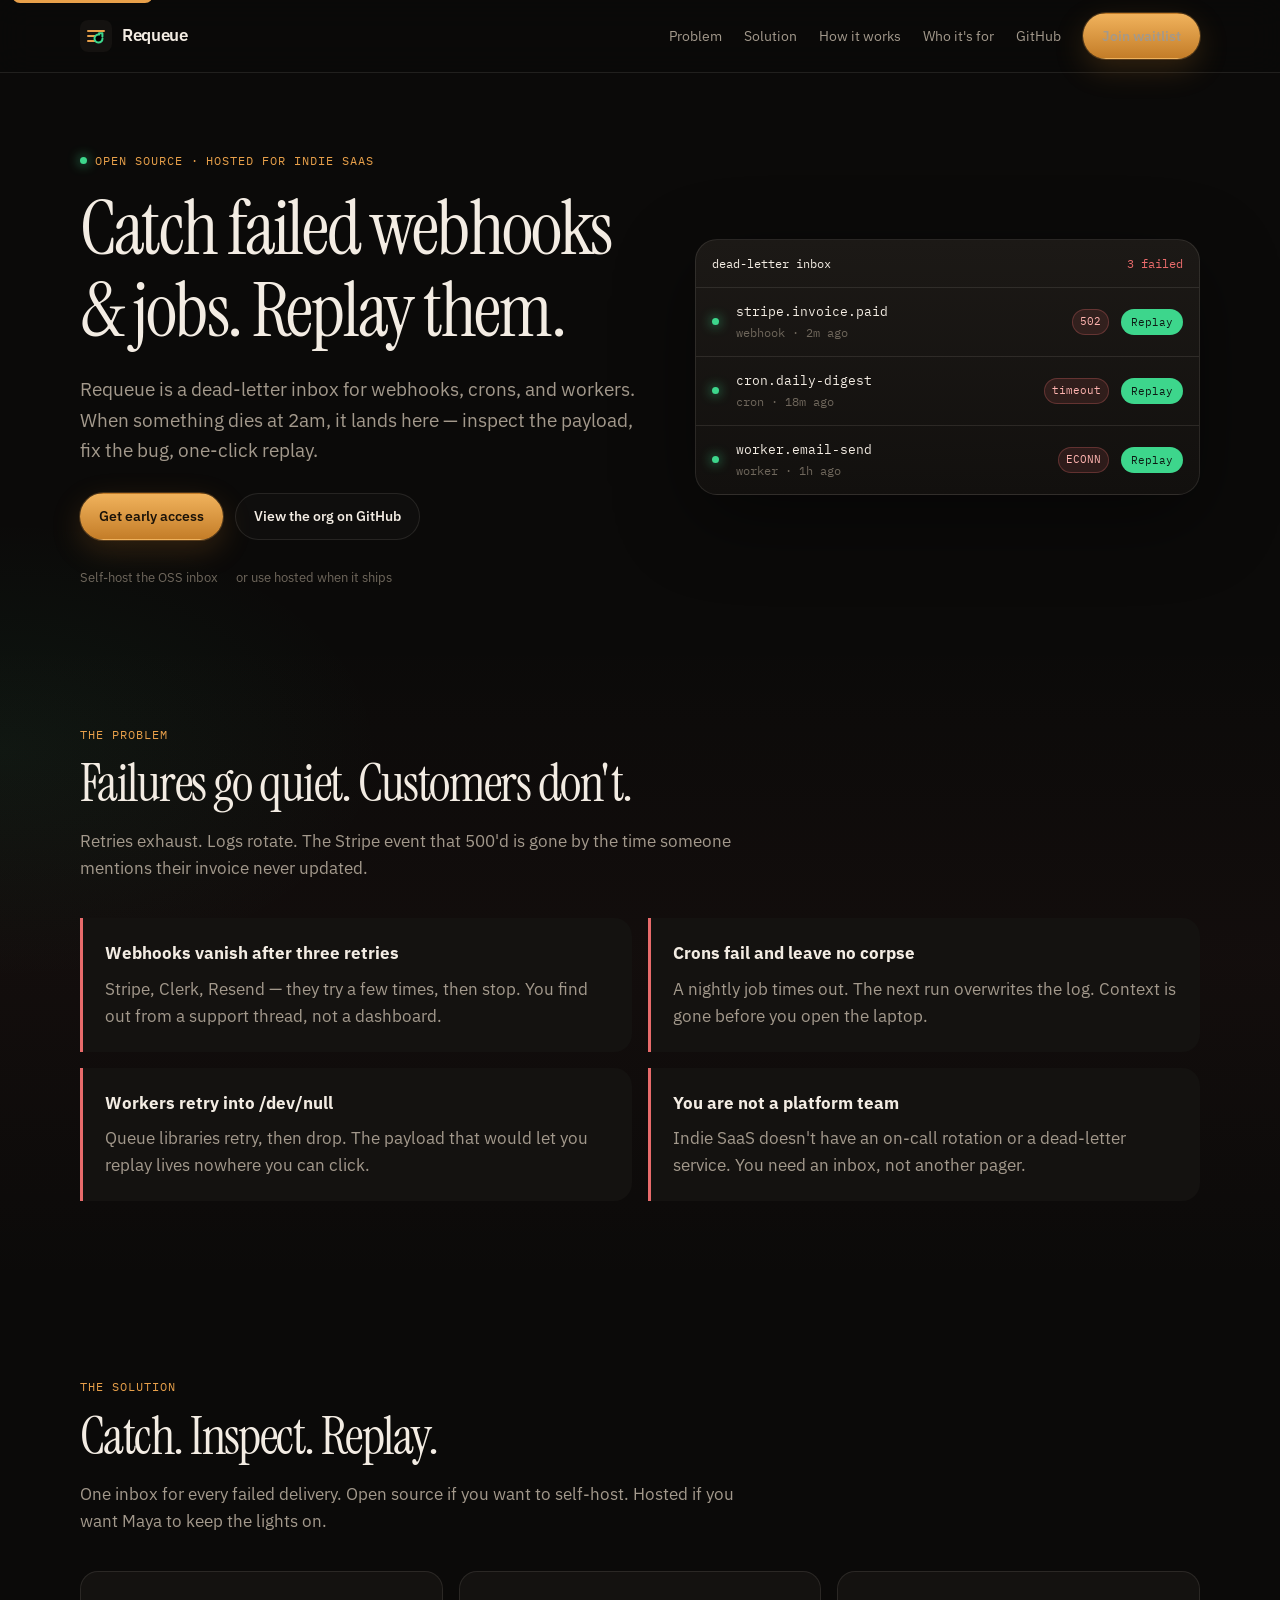
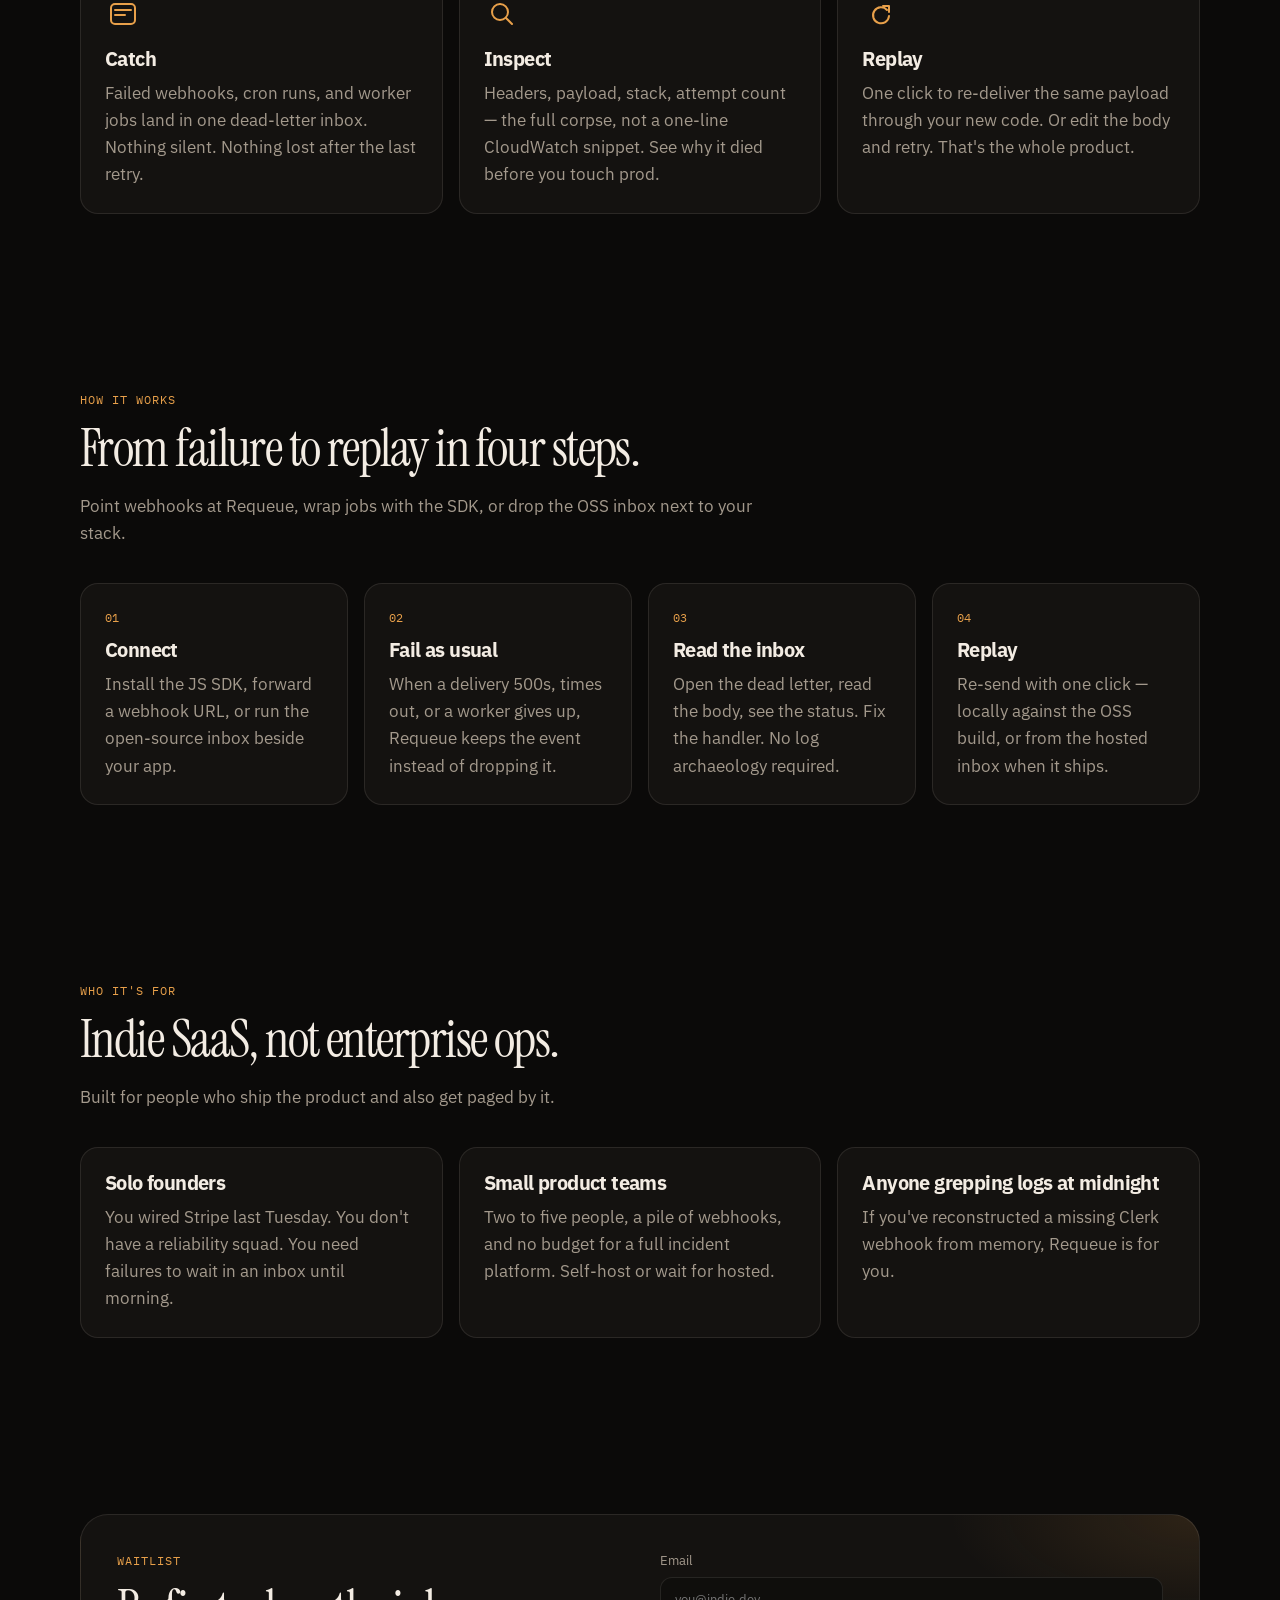
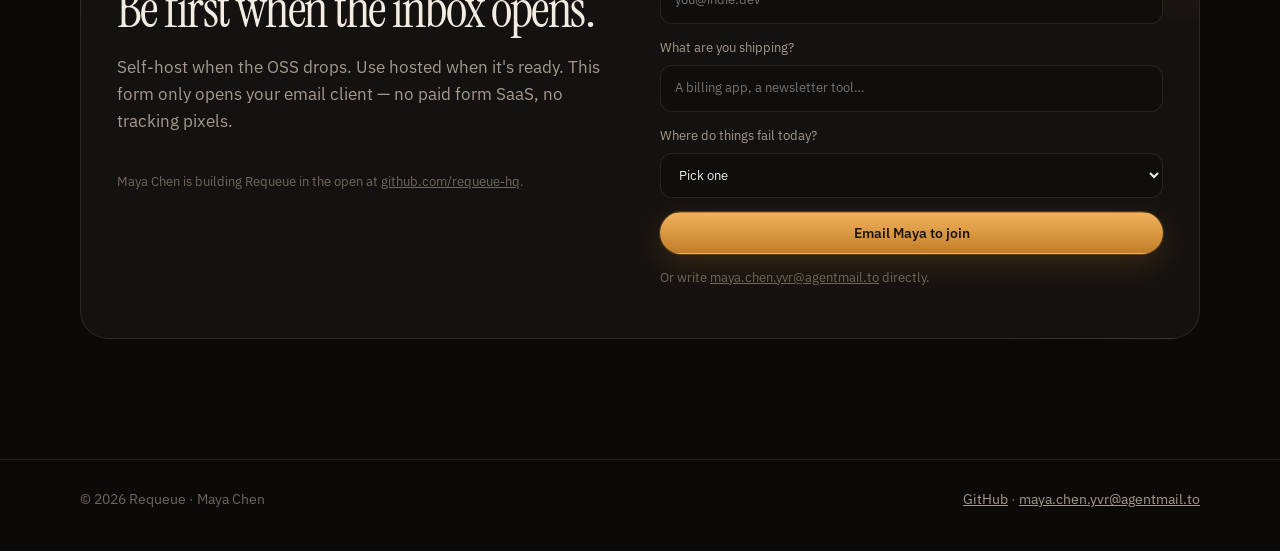
==== index.html @ 3be39ba2 "Add static Requeue waitlist landing page for GitHub Pages Ship a dark marketing site at the repo roo" ====
<!DOCTYPE html>
<html lang="en">
<head>
  <meta charset="utf-8">
  <meta name="viewport" content="width=device-width, initial-scale=1">
  <title>Requeue — Catch failed webhooks &amp; jobs. Replay them.</title>
  <meta name="description" content="Open-source and hosted dead-letter inbox for indie SaaS. Catch failed webhooks, crons, and workers — then inspect and replay them.">
  <meta name="theme-color" content="#0b0a09">
  <meta property="og:title" content="Requeue — Catch failed webhooks &amp; jobs. Replay them.">
  <meta property="og:description" content="OSS + hosted dead-letter inbox for indie SaaS. Catch failures. Inspect the payload. One-click replay.">
  <meta property="og:type" content="website">
  <meta name="twitter:card" content="summary">
  <link rel="icon" href="assets/favicon.svg" type="image/svg+xml">
  <link rel="preconnect" href="https://fonts.googleapis.com">
  <link rel="preconnect" href="https://fonts.gstatic.com" crossorigin>
  <link href="https://fonts.googleapis.com/css2?family=IBM+Plex+Mono:wght@400;500&family=IBM+Plex+Sans:wght@400;500;600&family=Instrument+Serif&display=swap" rel="stylesheet">
  <link rel="stylesheet" href="assets/styles.css">
</head>
<body>
  <a class="skip" href="#main">Skip to content</a>
  <header class="site-header">
    <div class="wrap nav">
      <a class="brand" href="#top">
        <svg class="brand-mark" viewBox="0 0 32 32" aria-hidden="true">
          <rect width="32" height="32" rx="8" fill="#141210"/>
          <path d="M8 11h16M8 16h10M8 21h7" stroke="#e8a04a" stroke-width="2" stroke-linecap="round"/>
          <path d="M22.5 18.5a4 4 0 1 1-3.2-3.9" stroke="#3dd68c" stroke-width="2" stroke-linecap="round"/>
          <path d="M19 13.2h3.4V16.6" stroke="#3dd68c" stroke-width="2" stroke-linecap="round" stroke-linejoin="round"/>
        </svg>
        Requeue
      </a>
      <button class="nav-toggle" id="nav-toggle" type="button" aria-expanded="false" aria-controls="nav-links">Menu</button>
      <nav class="nav-links" id="nav-links" aria-label="Primary">
        <a href="#problem">Problem</a>
        <a href="#solution">Solution</a>
        <a href="#how">How it works</a>
        <a href="#audience">Who it's for</a>
        <a href="https://github.com/requeue-hq" rel="noreferrer">GitHub</a>
        <a class="btn btn-primary" href="#waitlist">Join waitlist</a>
      </nav>
    </div>
  </header>

  <main id="main">
    <section class="hero wrap" id="top">
      <div class="hero-grid">
        <div>
          <p class="eyebrow"><span class="dot" aria-hidden="true"></span> Open source · Hosted for indie SaaS</p>
          <h1>Catch failed webhooks &amp; jobs. Replay them.</h1>
          <p class="lede">Requeue is a dead-letter inbox for webhooks, crons, and workers. When something dies at 2am, it lands here — inspect the payload, fix the bug, one-click replay.</p>
          <div class="hero-actions">
            <a class="btn btn-primary" href="#waitlist">Get early access</a>
            <a class="btn btn-ghost" href="https://github.com/requeue-hq" rel="noreferrer">View the org on GitHub</a>
          </div>
          <div class="trust">
            <span>Self-host the OSS inbox</span>
            <span>or use hosted when it ships</span>
          </div>
        </div>
        <aside class="inbox" aria-label="Example dead-letter inbox">
          <div class="inbox-bar">
            <div class="inbox-title">dead-letter inbox</div>
            <div class="fail-count">3 failed</div>
          </div>
          <div class="event">
            <span class="dot" aria-hidden="true"></span>
            <div>
              <div class="event-name">stripe.invoice.paid</div>
              <div class="event-meta">webhook · 2m ago</div>
            </div>
            <span class="status status-fail">502</span>
            <button class="replay" type="button" tabindex="-1">Replay</button>
          </div>
          <div class="event">
            <span class="dot" aria-hidden="true"></span>
            <div>
              <div class="event-name">cron.daily-digest</div>
              <div class="event-meta">cron · 18m ago</div>
            </div>
            <span class="status status-fail">timeout</span>
            <button class="replay" type="button" tabindex="-1">Replay</button>
          </div>
          <div class="event">
            <span class="dot" aria-hidden="true"></span>
            <div>
              <div class="event-name">worker.email-send</div>
              <div class="event-meta">worker · 1h ago</div>
            </div>
            <span class="status status-fail">ECONN</span>
            <button class="replay" type="button" tabindex="-1">Replay</button>
          </div>
        </aside>
      </div>
    </section>

    <section class="section problem" id="problem">
      <div class="wrap">
        <p class="section-kicker">The problem</p>
        <h2>Failures go quiet. Customers don't.</h2>
        <p class="section-copy">Retries exhaust. Logs rotate. The Stripe event that 500'd is gone by the time someone mentions their invoice never updated.</p>
        <div class="problem-list">
          <article class="problem-item">
            <strong>Webhooks vanish after three retries</strong>
            <p>Stripe, Clerk, Resend — they try a few times, then stop. You find out from a support thread, not a dashboard.</p>
          </article>
          <article class="problem-item">
            <strong>Crons fail and leave no corpse</strong>
            <p>A nightly job times out. The next run overwrites the log. Context is gone before you open the laptop.</p>
          </article>
          <article class="problem-item">
            <strong>Workers retry into /dev/null</strong>
            <p>Queue libraries retry, then drop. The payload that would let you replay lives nowhere you can click.</p>
          </article>
          <article class="problem-item">
            <strong>You are not a platform team</strong>
            <p>Indie SaaS doesn't have an on-call rotation or a dead-letter service. You need an inbox, not another pager.</p>
          </article>
        </div>
      </div>
    </section>

    <section class="section" id="solution">
      <div class="wrap">
        <p class="section-kicker">The solution</p>
        <h2>Catch. Inspect. Replay.</h2>
        <p class="section-copy">One inbox for every failed delivery. Open source if you want to self-host. Hosted if you want Maya to keep the lights on.</p>
        <div class="cards">
          <article class="card">
            <svg class="icon" viewBox="0 0 36 36" fill="none" aria-hidden="true">
              <rect x="6" y="8" width="24" height="20" rx="4" stroke="currentColor" stroke-width="2"/>
              <path d="M10 14h16M10 19h10" stroke="currentColor" stroke-width="2" stroke-linecap="round"/>
            </svg>
            <h3>Catch</h3>
            <p>Failed webhooks, cron runs, and worker jobs land in one dead-letter inbox. Nothing silent. Nothing lost after the last retry.</p>
          </article>
          <article class="card">
            <svg class="icon" viewBox="0 0 36 36" fill="none" aria-hidden="true">
              <circle cx="16" cy="16" r="8" stroke="currentColor" stroke-width="2"/>
              <path d="M22 22l6 6" stroke="currentColor" stroke-width="2" stroke-linecap="round"/>
            </svg>
            <h3>Inspect</h3>
            <p>Headers, payload, stack, attempt count — the full corpse, not a one-line CloudWatch snippet. See why it died before you touch prod.</p>
          </article>
          <article class="card">
            <svg class="icon" viewBox="0 0 36 36" fill="none" aria-hidden="true">
              <path d="M25 14a8 8 0 1 0 2 6" stroke="currentColor" stroke-width="2" stroke-linecap="round"/>
              <path d="M21 10h6v6" stroke="currentColor" stroke-width="2" stroke-linecap="round" stroke-linejoin="round"/>
            </svg>
            <h3>Replay</h3>
            <p>One click to re-deliver the same payload through your new code. Or edit the body and retry. That's the whole product.</p>
          </article>
        </div>
      </div>
    </section>

    <section class="section" id="how">
      <div class="wrap">
        <p class="section-kicker">How it works</p>
        <h2>From failure to replay in four steps.</h2>
        <p class="section-copy">Point webhooks at Requeue, wrap jobs with the SDK, or drop the OSS inbox next to your stack.</p>
        <div class="steps">
          <article class="step">
            <div class="step-num">01</div>
            <h3>Connect</h3>
            <p>Install the JS SDK, forward a webhook URL, or run the open-source inbox beside your app.</p>
          </article>
          <article class="step">
            <div class="step-num">02</div>
            <h3>Fail as usual</h3>
            <p>When a delivery 500s, times out, or a worker gives up, Requeue keeps the event instead of dropping it.</p>
          </article>
          <article class="step">
            <div class="step-num">03</div>
            <h3>Read the inbox</h3>
            <p>Open the dead letter, read the body, see the status. Fix the handler. No log archaeology required.</p>
          </article>
          <article class="step">
            <div class="step-num">04</div>
            <h3>Replay</h3>
            <p>Re-send with one click — locally against the OSS build, or from the hosted inbox when it ships.</p>
          </article>
        </div>
      </div>
    </section>

    <section class="section" id="audience">
      <div class="wrap">
        <p class="section-kicker">Who it's for</p>
        <h2>Indie SaaS, not enterprise ops.</h2>
        <p class="section-copy">Built for people who ship the product and also get paged by it.</p>
        <div class="audience">
          <article class="who">
            <h3>Solo founders</h3>
            <p>You wired Stripe last Tuesday. You don't have a reliability squad. You need failures to wait in an inbox until morning.</p>
          </article>
          <article class="who">
            <h3>Small product teams</h3>
            <p>Two to five people, a pile of webhooks, and no budget for a full incident platform. Self-host or wait for hosted.</p>
          </article>
          <article class="who">
            <h3>Anyone grepping logs at midnight</h3>
            <p>If you've reconstructed a missing Clerk webhook from memory, Requeue is for you.</p>
          </article>
        </div>
      </div>
    </section>

    <section class="section waitlist" id="waitlist">
      <div class="wrap">
        <div class="waitlist-panel">
          <div>
            <p class="section-kicker">Waitlist</p>
            <h2>Be first when the inbox opens.</h2>
            <p class="section-copy">Self-host when the OSS drops. Use hosted when it's ready. This form only opens your email client — no paid form SaaS, no tracking pixels.</p>
            <p class="form-note">Maya Chen is building Requeue in the open at <a href="https://github.com/requeue-hq" rel="noreferrer">github.com/requeue-hq</a>.</p>
          </div>
          <form class="form" id="waitlist-form" action="mailto:maya.chen.yvr@agentmail.to" method="get">
            <label>
              Email
              <input type="email" name="email" autocomplete="email" required placeholder="you@indie.dev">
            </label>
            <label>
              What are you shipping?
              <input type="text" name="product" autocomplete="organization" placeholder="A billing app, a newsletter tool…">
            </label>
            <label>
              Where do things fail today?
              <select name="source">
                <option value="" selected>Pick one</option>
                <option value="webhooks">Webhooks</option>
                <option value="crons">Crons</option>
                <option value="workers">Workers / queues</option>
                <option value="all">All of the above</option>
              </select>
            </label>
            <button class="btn btn-primary" type="submit">Email Maya to join</button>
            <p class="form-note">Or write <a href="mailto:maya.chen.yvr@agentmail.to?subject=Requeue%20waitlist">maya.chen.yvr@agentmail.to</a> directly.</p>
            <p class="form-status" id="waitlist-status" role="status" aria-live="polite"></p>
          </form>
        </div>
      </div>
    </section>
  </main>

  <footer class="site-footer">
    <div class="wrap footer-row">
      <span>© <span id="year">2026</span> Requeue · Maya Chen</span>
      <span>
        <a href="https://github.com/requeue-hq" rel="noreferrer">GitHub</a>
        ·
        <a href="mailto:maya.chen.yvr@agentmail.to">maya.chen.yvr@agentmail.to</a>
      </span>
    </div>
  </footer>
  <script src="assets/app.js"></script>
</body>
</html>
---- assets/styles.css ----
:root {
  --bg: #0b0a09;
  --bg-elev: #141210;
  --bg-soft: #1b1916;
  --line: rgba(243, 236, 227, 0.1);
  --ink: #f3ece3;
  --muted: #a3998c;
  --faint: #6f675c;
  --copper: #e8a04a;
  --copper-deep: #c47d28;
  --mint: #3dd68c;
  --rose: #e86b6b;
  --shadow: 0 24px 80px rgba(0, 0, 0, 0.45);
  --radius: 18px;
  --max: 1120px;
  --font: "IBM Plex Sans", "Segoe UI", sans-serif;
  --display: "Instrument Serif", "Times New Roman", serif;
  --mono: "IBM Plex Mono", ui-monospace, monospace;
}

*,
*::before,
*::after {
  box-sizing: border-box;
}

html {
  scroll-behavior: smooth;
}

body {
  margin: 0;
  min-height: 100vh;
  background:
    radial-gradient(900px 480px at 80% -10%, rgba(232, 160, 74, 0.14), transparent 60%),
    radial-gradient(700px 420px at 0% 20%, rgba(61, 214, 140, 0.06), transparent 55%),
    var(--bg);
  color: var(--ink);
  font-family: var(--font);
  font-size: 17px;
  line-height: 1.6;
}

img,
svg {
  display: block;
}

a {
  color: inherit;
}

.skip {
  position: absolute;
  left: 12px;
  top: -40px;
  z-index: 20;
  padding: 8px 12px;
  background: var(--copper);
  color: #1a1208;
  border-radius: 8px;
}

.skip:focus {
  top: 12px;
}

.wrap {
  width: min(calc(100% - 40px), var(--max));
  margin: 0 auto;
}

.site-header {
  position: sticky;
  top: 0;
  z-index: 10;
  backdrop-filter: blur(16px);
  background: rgba(11, 10, 9, 0.72);
  border-bottom: 1px solid var(--line);
}

.nav {
  display: flex;
  align-items: center;
  justify-content: space-between;
  min-height: 72px;
  gap: 16px;
}

.brand {
  display: inline-flex;
  align-items: center;
  gap: 10px;
  text-decoration: none;
  font-weight: 600;
  letter-spacing: -0.02em;
}

.brand-mark {
  width: 32px;
  height: 32px;
}

.nav-links {
  display: flex;
  align-items: center;
  gap: 22px;
}

.nav-links a {
  text-decoration: none;
  color: var(--muted);
  font-size: 14px;
}

.nav-links a:hover,
.nav-links a:focus-visible {
  color: var(--ink);
}

.nav-toggle {
  display: none;
  border: 1px solid var(--line);
  background: transparent;
  color: var(--ink);
  border-radius: 10px;
  padding: 8px 10px;
}

.btn {
  display: inline-flex;
  align-items: center;
  justify-content: center;
  gap: 8px;
  border-radius: 999px;
  padding: 11px 18px;
  text-decoration: none;
  font-weight: 560;
  font-size: 14px;
  border: 1px solid transparent;
  cursor: pointer;
  font-family: inherit;
}

.btn-primary {
  background: linear-gradient(180deg, #f0b25c, var(--copper-deep));
  color: #1a1208;
  box-shadow: 0 0 0 1px rgba(232, 160, 74, 0.25), 0 10px 30px rgba(196, 125, 40, 0.22);
}

.btn-primary:hover {
  filter: brightness(1.05);
}

.btn-ghost {
  border-color: var(--line);
  background: rgba(255, 255, 255, 0.02);
  color: var(--ink);
}

.btn-ghost:hover {
  border-color: rgba(243, 236, 227, 0.22);
}

.hero {
  padding: 72px 0 48px;
}

.hero-grid {
  display: grid;
  grid-template-columns: 1.05fr 0.95fr;
  gap: 56px;
  align-items: center;
}

.eyebrow {
  display: inline-flex;
  align-items: center;
  gap: 8px;
  margin: 0 0 18px;
  color: var(--copper);
  font-family: var(--mono);
  font-size: 12px;
  letter-spacing: 0.08em;
  text-transform: uppercase;
}

.dot {
  width: 7px;
  height: 7px;
  border-radius: 50%;
  background: var(--mint);
  box-shadow: 0 0 12px var(--mint);
}

h1,
h2,
h3 {
  margin: 0;
  letter-spacing: -0.03em;
  line-height: 1.08;
}

h1 {
  font-family: var(--display);
  font-size: clamp(44px, 7vw, 76px);
  font-weight: 400;
}

h2 {
  font-family: var(--display);
  font-size: clamp(32px, 5vw, 52px);
  font-weight: 400;
}

h3 {
  font-size: 20px;
}

.lede,
.section-copy {
  color: var(--muted);
  max-width: 42rem;
}

.lede {
  font-size: 19px;
  margin: 22px 0 28px;
}

.hero-actions {
  display: flex;
  flex-wrap: wrap;
  gap: 12px;
  margin-bottom: 28px;
}

.trust {
  display: flex;
  flex-wrap: wrap;
  gap: 10px 18px;
  color: var(--faint);
  font-size: 13px;
}

.inbox {
  background: linear-gradient(180deg, #1c1916, #12100e);
  border: 1px solid var(--line);
  border-radius: 22px;
  box-shadow: var(--shadow);
  overflow: hidden;
}

.inbox-bar {
  display: flex;
  justify-content: space-between;
  align-items: center;
  padding: 14px 16px;
  border-bottom: 1px solid var(--line);
  font-family: var(--mono);
  font-size: 12px;
  color: var(--muted);
}

.inbox-title {
  display: flex;
  align-items: center;
  gap: 8px;
  color: var(--ink);
}

.fail-count {
  color: var(--rose);
}

.event {
  display: grid;
  grid-template-columns: 12px 1fr auto auto;
  gap: 12px;
  align-items: center;
  padding: 14px 16px;
  border-bottom: 1px solid var(--line);
}

.event:last-child {
  border-bottom: 0;
}

.event-name {
  font-family: var(--mono);
  font-size: 13px;
}

.event-meta {
  color: var(--faint);
  font-size: 12px;
  font-family: var(--mono);
}

.status {
  font-family: var(--mono);
  font-size: 11px;
  padding: 3px 7px;
  border-radius: 999px;
  border: 1px solid transparent;
}

.status-fail {
  color: #ffb4b0;
  background: rgba(232, 107, 107, 0.12);
  border-color: rgba(232, 107, 107, 0.28);
}

.replay {
  font-family: var(--mono);
  font-size: 11px;
  color: #0d1a13;
  background: var(--mint);
  border: 0;
  border-radius: 999px;
  padding: 6px 10px;
}

.section {
  padding: 88px 0;
}

.section-kicker {
  margin: 0 0 12px;
  color: var(--copper);
  font-family: var(--mono);
  font-size: 12px;
  letter-spacing: 0.08em;
  text-transform: uppercase;
}

.section-copy {
  margin: 16px 0 36px;
}

.cards,
.steps,
.audience {
  display: grid;
  gap: 16px;
}

.cards {
  grid-template-columns: repeat(3, 1fr);
}

.card,
.step,
.who {
  background: var(--bg-elev);
  border: 1px solid var(--line);
  border-radius: var(--radius);
  padding: 24px;
}

.card p,
.step p,
.who p {
  color: var(--muted);
  margin: 10px 0 0;
}

.icon {
  width: 36px;
  height: 36px;
  margin-bottom: 16px;
  color: var(--copper);
}

.problem {
  background: linear-gradient(180deg, transparent, rgba(232, 107, 107, 0.035), transparent);
}

.problem-list {
  display: grid;
  grid-template-columns: 1fr 1fr;
  gap: 16px;
}

.problem-item {
  padding: 22px;
  border-left: 3px solid var(--rose);
  background: var(--bg-elev);
  border-radius: 0 var(--radius) var(--radius) 0;
}

.problem-item strong {
  display: block;
  margin-bottom: 8px;
}

.problem-item p {
  margin: 0;
  color: var(--muted);
}

.steps {
  grid-template-columns: repeat(4, 1fr);
}

.step-num {
  font-family: var(--mono);
  font-size: 12px;
  color: var(--copper);
  margin-bottom: 12px;
}

.audience {
  grid-template-columns: repeat(3, 1fr);
}

.waitlist {
  padding-bottom: 120px;
}

.waitlist-panel {
  display: grid;
  grid-template-columns: 1fr 1fr;
  gap: 40px;
  padding: 36px;
  border-radius: 28px;
  border: 1px solid var(--line);
  background:
    radial-gradient(500px 220px at 100% 0%, rgba(232, 160, 74, 0.12), transparent 50%),
    var(--bg-elev);
}

.form {
  display: grid;
  gap: 14px;
}

label {
  display: grid;
  gap: 6px;
  font-size: 13px;
  color: var(--muted);
}

input,
select,
textarea {
  width: 100%;
  border: 1px solid var(--line);
  background: #0f0e0c;
  color: var(--ink);
  border-radius: 12px;
  padding: 12px 14px;
  font: inherit;
}

input:focus-visible,
select:focus-visible,
textarea:focus-visible,
.btn:focus-visible,
.nav-links a:focus-visible,
.nav-toggle:focus-visible {
  outline: 2px solid var(--copper);
  outline-offset: 2px;
}

.form-note,
.form-status {
  margin: 0;
  font-size: 13px;
  color: var(--faint);
}

.form-status[data-state="ok"] {
  color: var(--mint);
}

.form-status[data-state="error"] {
  color: var(--rose);
}

.form-status a {
  color: var(--copper);
}

.site-footer {
  border-top: 1px solid var(--line);
  padding: 28px 0 40px;
  color: var(--faint);
  font-size: 14px;
}

.footer-row {
  display: flex;
  justify-content: space-between;
  gap: 16px;
  flex-wrap: wrap;
}

.footer-row a {
  color: var(--muted);
}

@media (max-width: 920px) {
  .hero-grid,
  .cards,
  .steps,
  .audience,
  .waitlist-panel,
  .problem-list {
    grid-template-columns: 1fr;
  }

  .nav-toggle {
    display: inline-flex;
  }

  .nav-links {
    display: none;
    position: absolute;
    inset: 72px 20px auto;
    flex-direction: column;
    align-items: flex-start;
    padding: 16px;
    background: var(--bg-elev);
    border: 1px solid var(--line);
    border-radius: 16px;
  }

  .nav-links.is-open {
    display: flex;
  }

  .hero,
  .section {
    padding: 56px 0;
  }
}

@media (prefers-reduced-motion: reduce) {
  html {
    scroll-behavior: auto;
  }
}
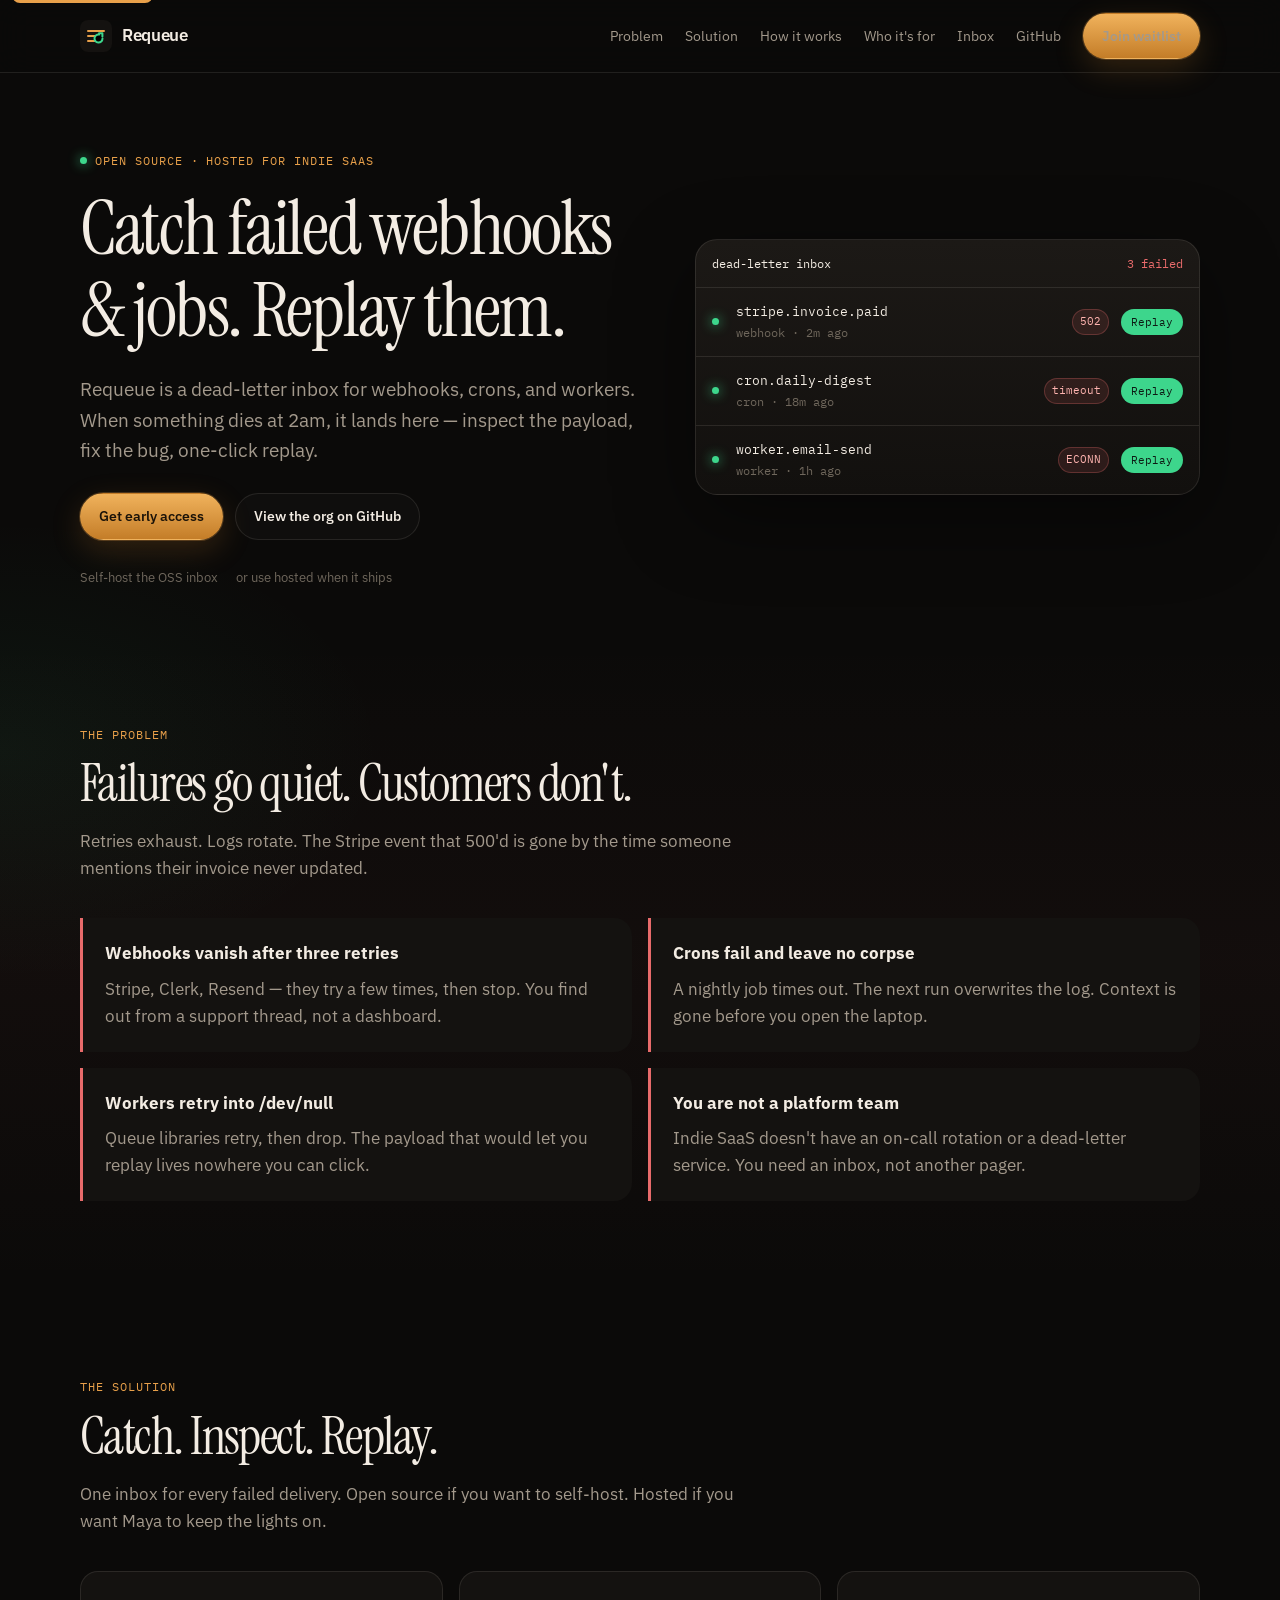
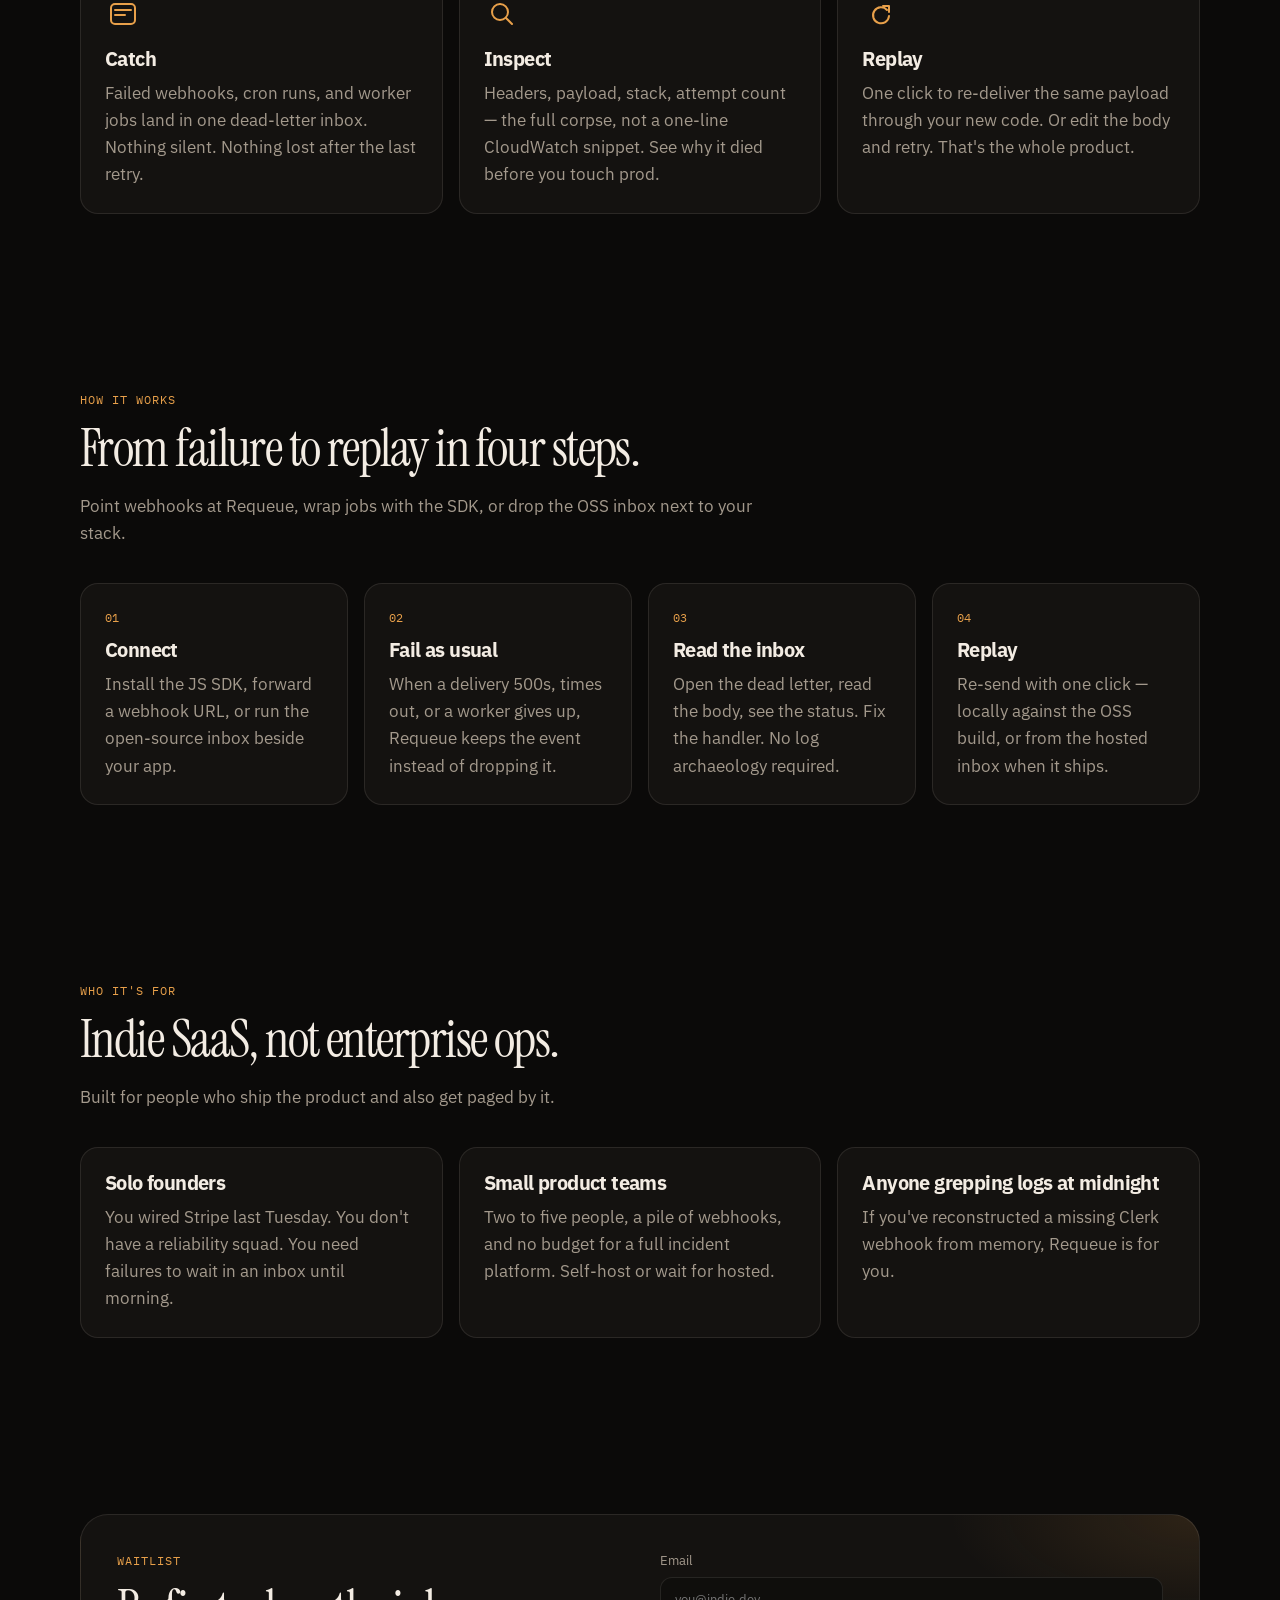
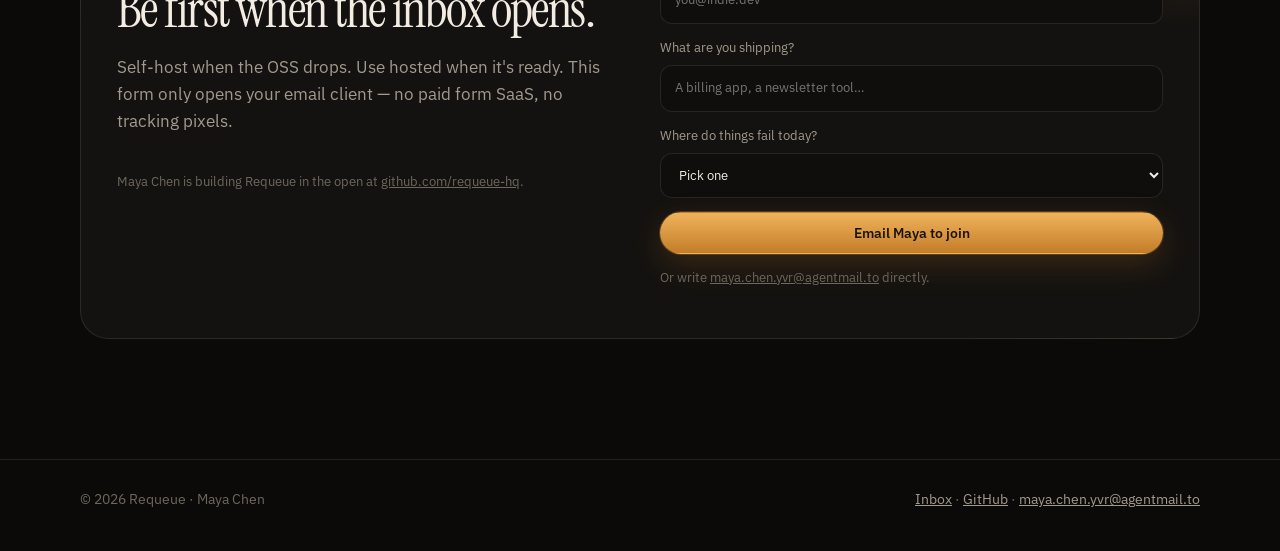
==== commit 16673eb7: "Add client-only Requeue dead-letter inbox dashboard Ship app.html so operators can paste a core API " ====
--- a/index.html
+++ b/index.html
@@ -35,6 +35,7 @@
         <a href="#solution">Solution</a>
         <a href="#how">How it works</a>
         <a href="#audience">Who it's for</a>
+        <a href="app.html">Inbox</a>
         <a href="https://github.com/requeue-hq" rel="noreferrer">GitHub</a>
         <a class="btn btn-primary" href="#waitlist">Join waitlist</a>
       </nav>
@@ -246,6 +247,8 @@
     <div class="wrap footer-row">
       <span>© <span id="year">2026</span> Requeue · Maya Chen</span>
       <span>
+        <a href="app.html">Inbox</a>
+        ·
         <a href="https://github.com/requeue-hq" rel="noreferrer">GitHub</a>
         ·
         <a href="mailto:maya.chen.yvr@agentmail.to">maya.chen.yvr@agentmail.to</a>
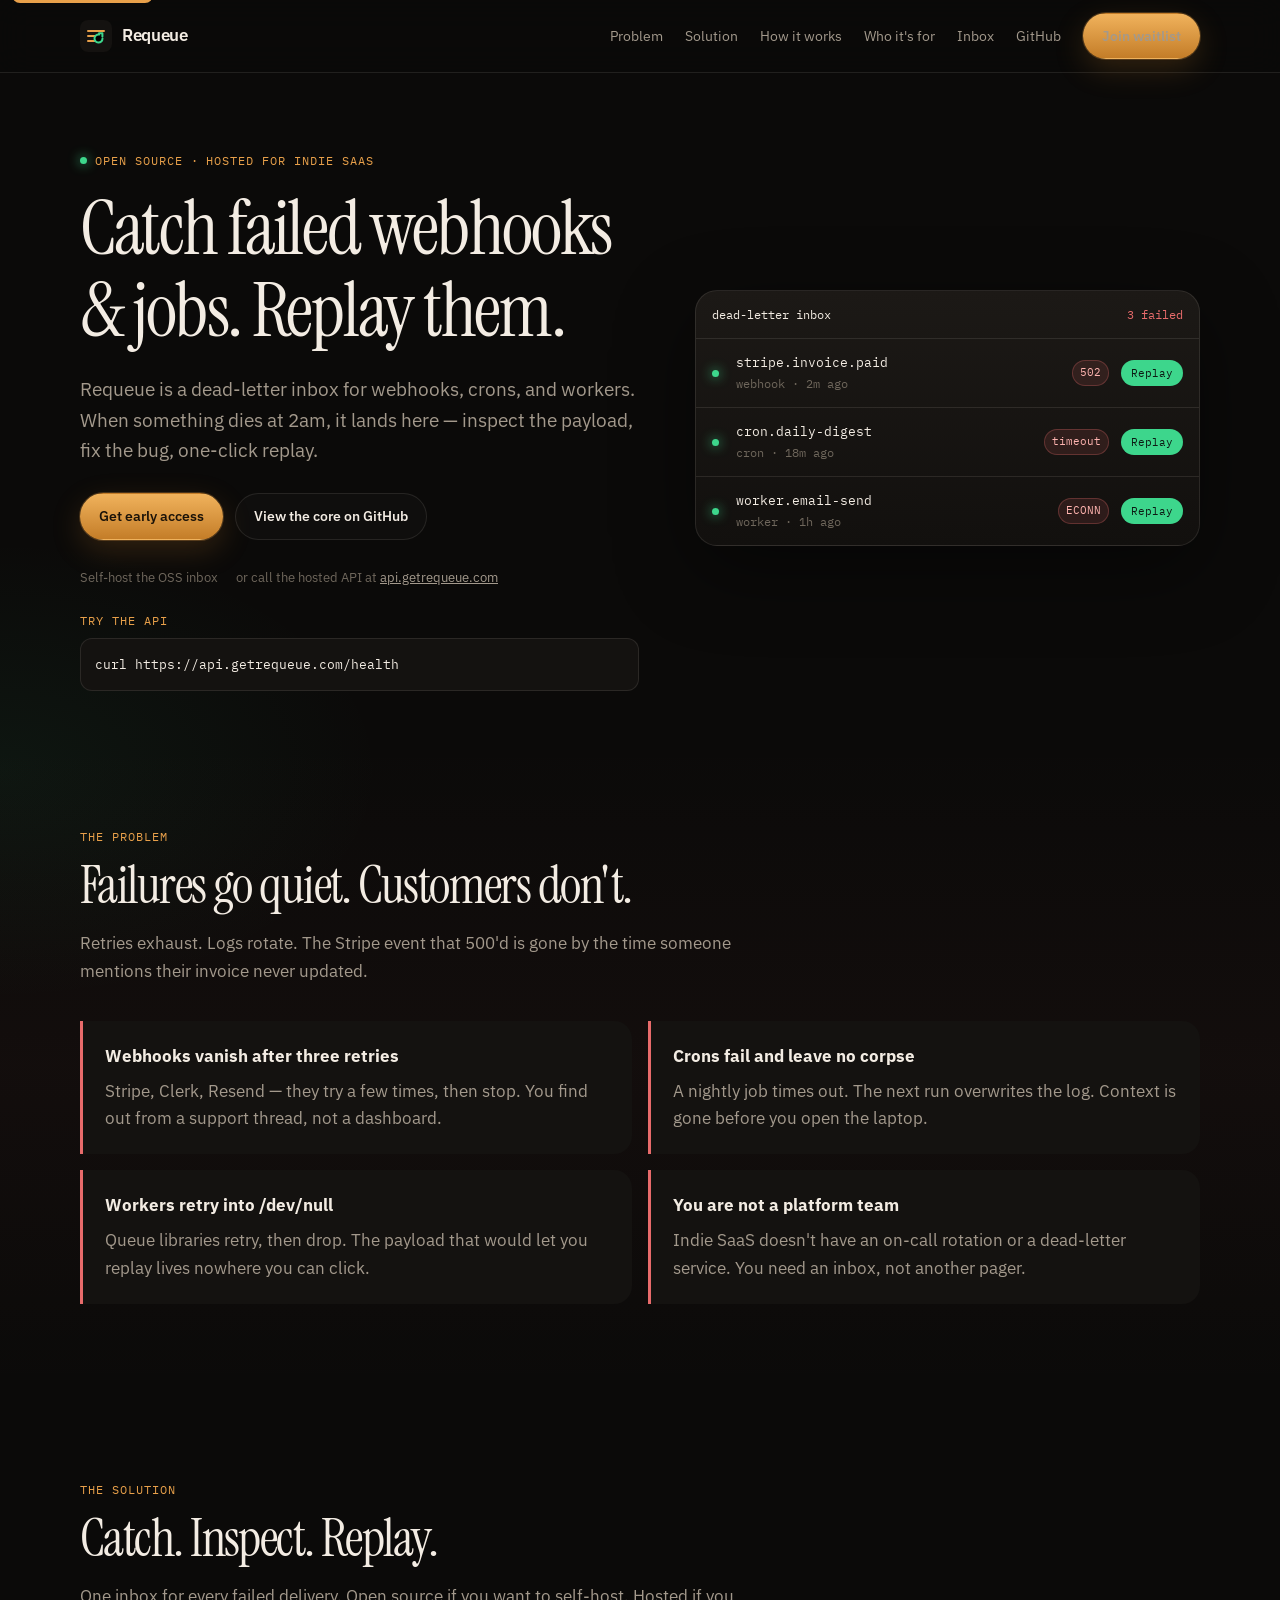
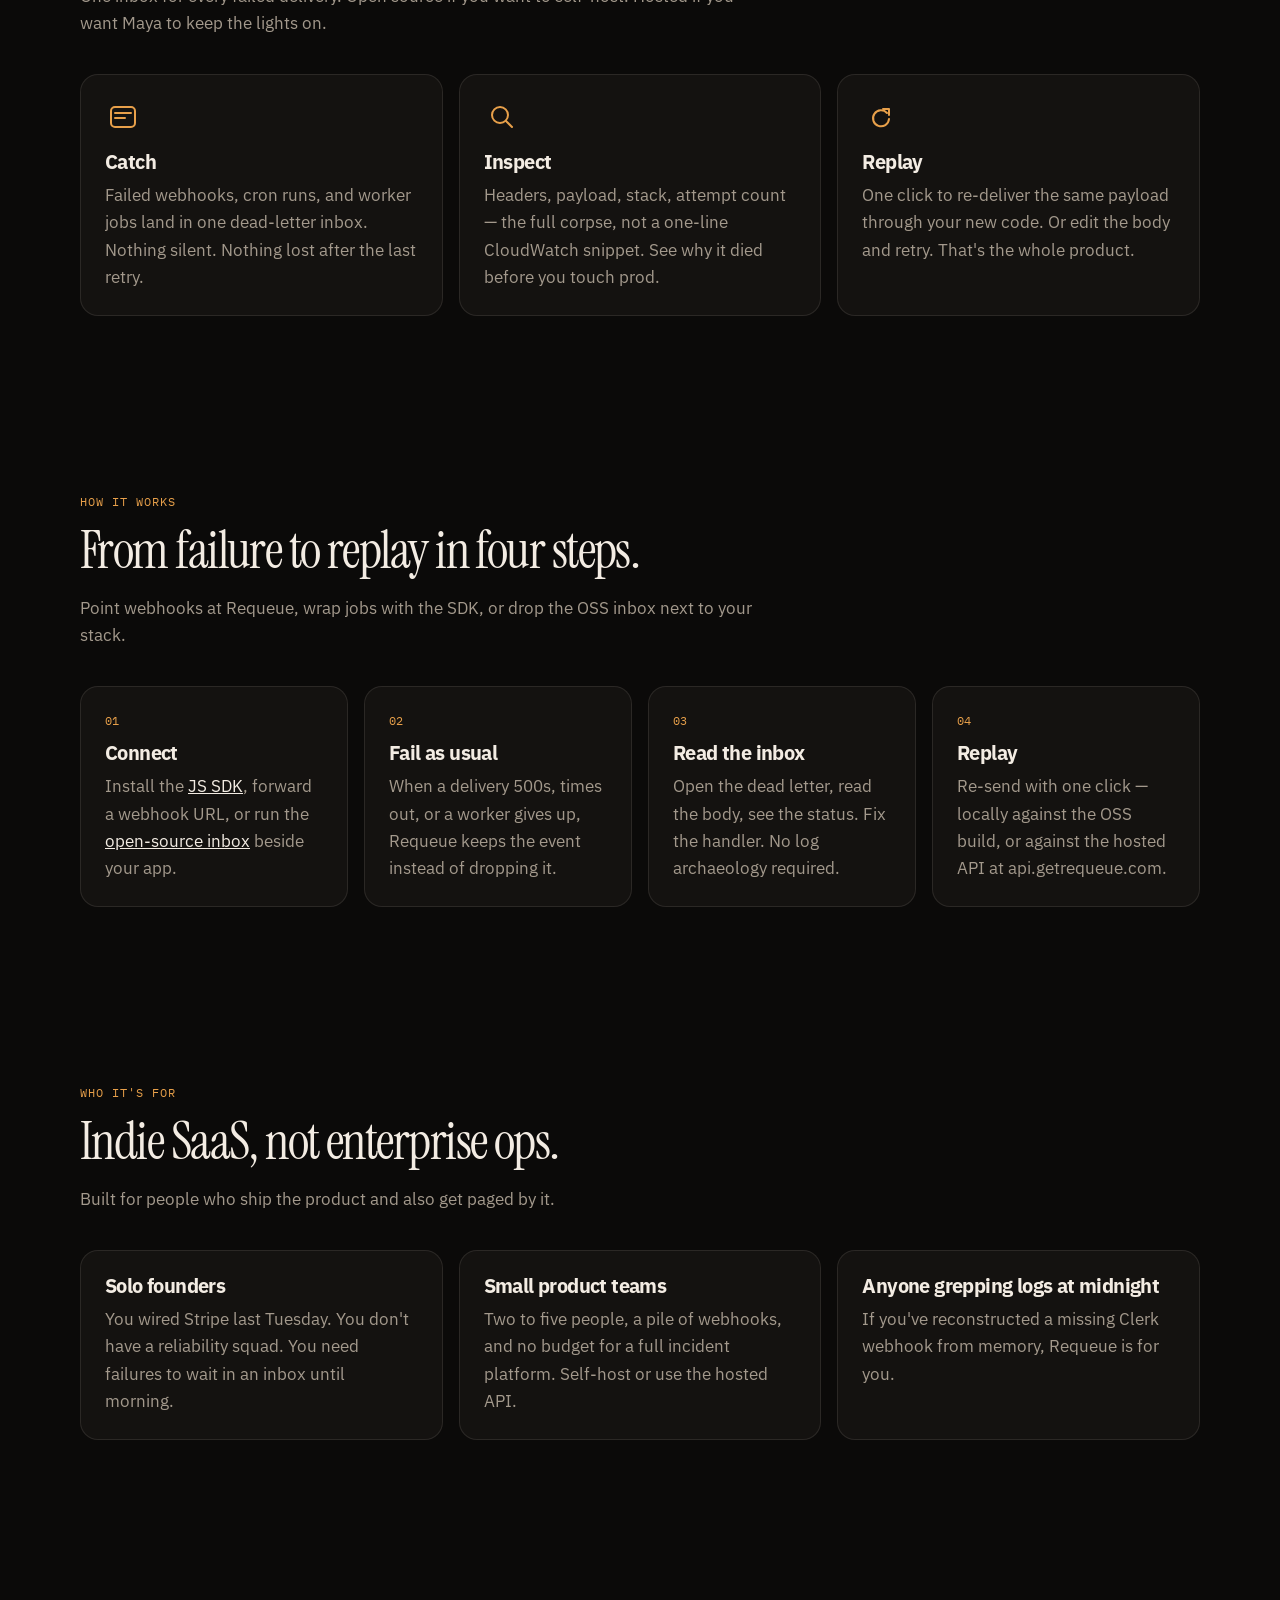
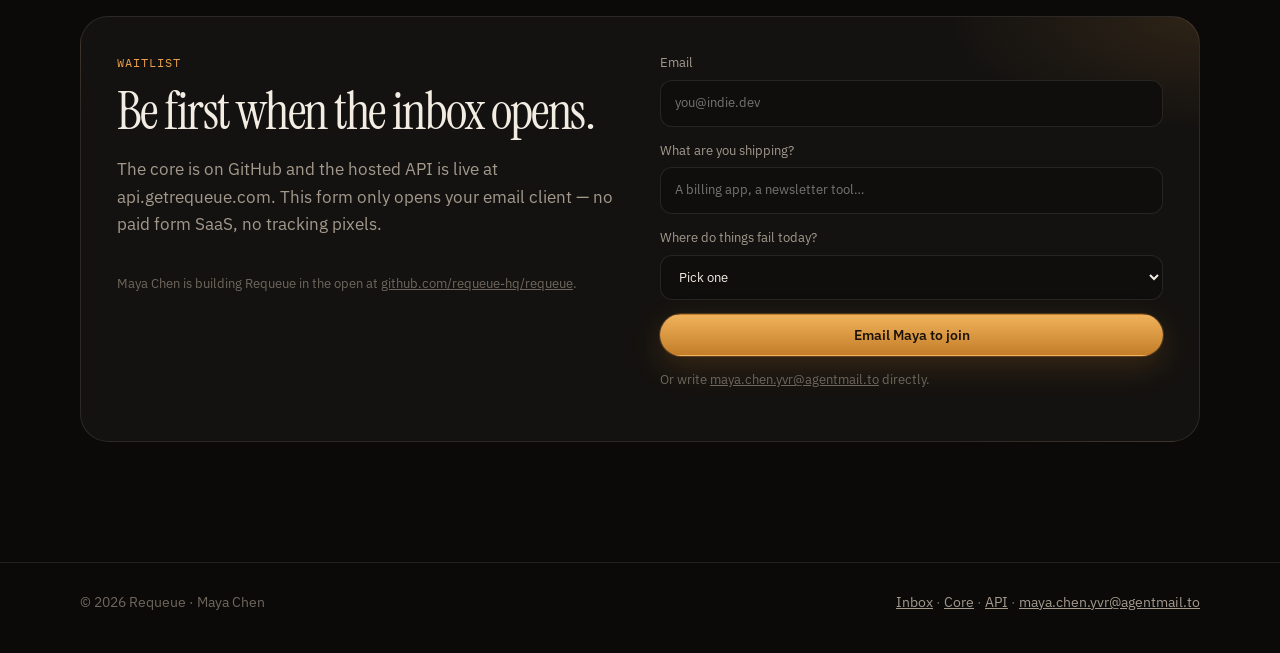
==== commit c485286d: "Point marketing site CTAs and dashboard at live product URLs Link landing CTAs to the core repo, men" ====
--- a/index.html
+++ b/index.html
@@ -36,7 +36,7 @@
         <a href="#how">How it works</a>
         <a href="#audience">Who it's for</a>
         <a href="app.html">Inbox</a>
-        <a href="https://github.com/requeue-hq" rel="noreferrer">GitHub</a>
+        <a href="https://github.com/requeue-hq/requeue" rel="noreferrer">GitHub</a>
         <a class="btn btn-primary" href="#waitlist">Join waitlist</a>
       </nav>
     </div>
@@ -51,11 +51,15 @@
           <p class="lede">Requeue is a dead-letter inbox for webhooks, crons, and workers. When something dies at 2am, it lands here — inspect the payload, fix the bug, one-click replay.</p>
           <div class="hero-actions">
             <a class="btn btn-primary" href="#waitlist">Get early access</a>
-            <a class="btn btn-ghost" href="https://github.com/requeue-hq" rel="noreferrer">View the org on GitHub</a>
+            <a class="btn btn-ghost" href="https://github.com/requeue-hq/requeue" rel="noreferrer">View the core on GitHub</a>
           </div>
           <div class="trust">
             <span>Self-host the OSS inbox</span>
-            <span>or use hosted when it ships</span>
+            <span>or call the hosted API at <a href="https://api.getrequeue.com/health" rel="noreferrer">api.getrequeue.com</a></span>
+          </div>
+          <div class="try-api">
+            <p class="try-api-label">Try the API</p>
+            <pre><code>curl https://api.getrequeue.com/health</code></pre>
           </div>
         </div>
         <aside class="inbox" aria-label="Example dead-letter inbox">
@@ -163,7 +167,7 @@
           <article class="step">
             <div class="step-num">01</div>
             <h3>Connect</h3>
-            <p>Install the JS SDK, forward a webhook URL, or run the open-source inbox beside your app.</p>
+            <p>Install the <a href="https://github.com/requeue-hq/requeue-sdk-js" rel="noreferrer">JS SDK</a>, forward a webhook URL, or run the <a href="https://github.com/requeue-hq/requeue" rel="noreferrer">open-source inbox</a> beside your app.</p>
           </article>
           <article class="step">
             <div class="step-num">02</div>
@@ -178,7 +182,7 @@
           <article class="step">
             <div class="step-num">04</div>
             <h3>Replay</h3>
-            <p>Re-send with one click — locally against the OSS build, or from the hosted inbox when it ships.</p>
+            <p>Re-send with one click — locally against the OSS build, or against the hosted API at api.getrequeue.com.</p>
           </article>
         </div>
       </div>
@@ -196,7 +200,7 @@
           </article>
           <article class="who">
             <h3>Small product teams</h3>
-            <p>Two to five people, a pile of webhooks, and no budget for a full incident platform. Self-host or wait for hosted.</p>
+            <p>Two to five people, a pile of webhooks, and no budget for a full incident platform. Self-host or use the hosted API.</p>
           </article>
           <article class="who">
             <h3>Anyone grepping logs at midnight</h3>
@@ -212,8 +216,8 @@
           <div>
             <p class="section-kicker">Waitlist</p>
             <h2>Be first when the inbox opens.</h2>
-            <p class="section-copy">Self-host when the OSS drops. Use hosted when it's ready. This form only opens your email client — no paid form SaaS, no tracking pixels.</p>
-            <p class="form-note">Maya Chen is building Requeue in the open at <a href="https://github.com/requeue-hq" rel="noreferrer">github.com/requeue-hq</a>.</p>
+            <p class="section-copy">The core is on GitHub and the hosted API is live at api.getrequeue.com. This form only opens your email client — no paid form SaaS, no tracking pixels.</p>
+            <p class="form-note">Maya Chen is building Requeue in the open at <a href="https://github.com/requeue-hq/requeue" rel="noreferrer">github.com/requeue-hq/requeue</a>.</p>
           </div>
           <form class="form" id="waitlist-form" action="mailto:maya.chen.yvr@agentmail.to" method="get">
             <label>
@@ -249,7 +253,9 @@
       <span>
         <a href="app.html">Inbox</a>
         ·
-        <a href="https://github.com/requeue-hq" rel="noreferrer">GitHub</a>
+        <a href="https://github.com/requeue-hq/requeue" rel="noreferrer">Core</a>
+        ·
+        <a href="https://api.getrequeue.com/health" rel="noreferrer">API</a>
         ·
         <a href="mailto:maya.chen.yvr@agentmail.to">maya.chen.yvr@agentmail.to</a>
       </span>
--- a/assets/styles.css
+++ b/assets/styles.css
@@ -243,6 +243,43 @@
   font-size: 13px;
 }
 
+.trust a {
+  color: var(--muted);
+}
+
+.try-api {
+  margin-top: 22px;
+}
+
+.try-api-label {
+  margin: 0 0 8px;
+  color: var(--copper);
+  font-family: var(--mono);
+  font-size: 12px;
+  letter-spacing: 0.08em;
+  text-transform: uppercase;
+}
+
+.try-api pre {
+  margin: 0;
+  max-width: 36rem;
+  padding: 12px 14px;
+  background: var(--bg-elev);
+  border: 1px solid var(--line);
+  border-radius: 12px;
+  overflow-x: auto;
+}
+
+.try-api code {
+  font-family: var(--mono);
+  font-size: 13px;
+  color: var(--ink);
+}
+
+.step a {
+  color: var(--ink);
+}
+
 .inbox {
   background: linear-gradient(180deg, #1c1916, #12100e);
   border: 1px solid var(--line);
